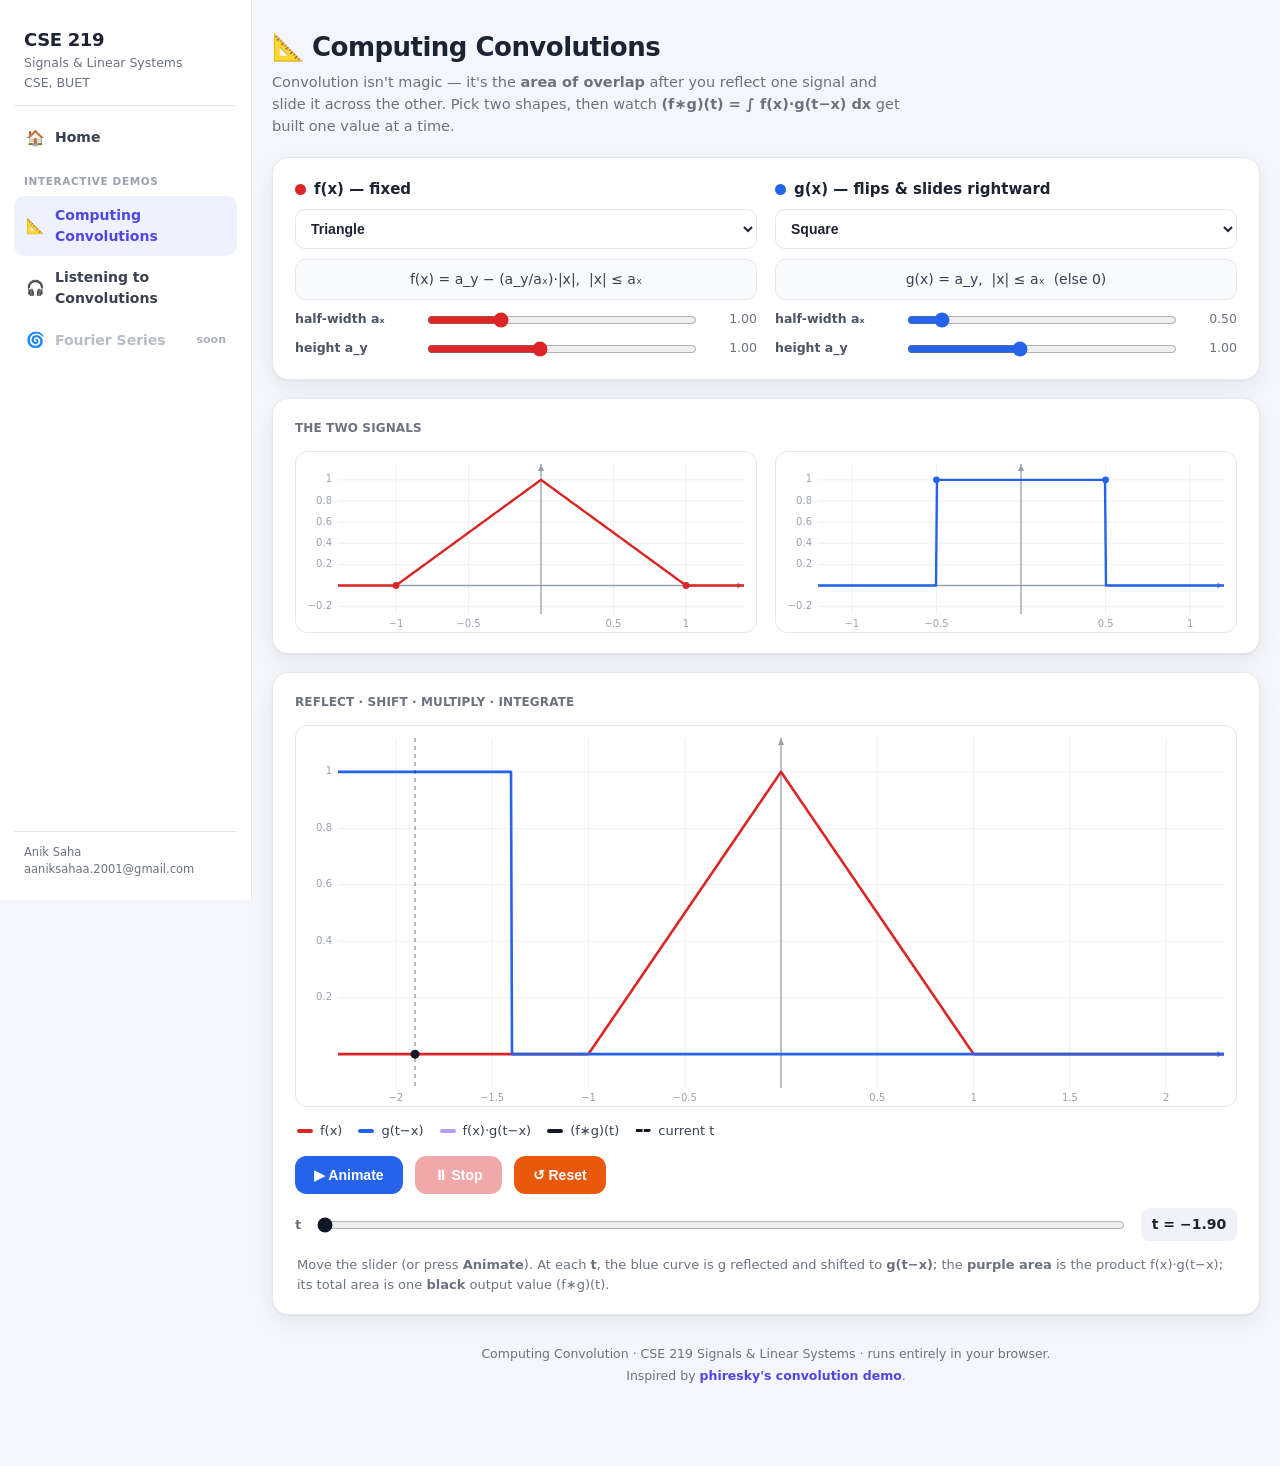
==== computing-convolution.html @ 265feaa6 "initial commit" ====
<!DOCTYPE html>
<html lang="en">
<head>
<meta charset="UTF-8" />
<meta name="viewport" content="width=device-width, initial-scale=1.0" />
<title>📐 Computing Convolutions  · CSE 219</title>
<link rel="stylesheet" href="assets/site.css" />
<script src="assets/site.js" defer></script>
<style>
  :root{
    --bg:#f4f6fb; --card:#ffffff; --ink:#1c2333; --muted:#6b7280; --line:#e6e8ef;
    --accent:#4f46e5; --shadow:0 1px 2px rgba(16,24,40,.06),0 8px 24px rgba(16,24,40,.06);
    --radius:16px;
    --f:#dc2626;        /* red  : f(x)        */
    --g:#2563eb;        /* blue : g(t-x)      */
    --prod:#7c3aed;     /* purple: product    */
    --conv:#111827;     /* black: convolution */
    --animate:#2563eb; --stop:#dc2626; --reset:#ea580c;
  }
  *{box-sizing:border-box}
  html,body{margin:0;padding:0}
  body{font-family:system-ui,-apple-system,"Segoe UI",Roboto,Helvetica,Arial,sans-serif;background:var(--bg);color:var(--ink);line-height:1.5;-webkit-font-smoothing:antialiased}
  .wrap{max-width:1080px;margin:0 auto;padding:28px 20px 80px}

  header.app{margin-bottom:20px}
  .title h1{font-size:26px;margin:0;letter-spacing:-.02em}
  .title p{margin:5px 0 0;color:var(--muted);font-size:14.5px;max-width:640px}

  .card{background:var(--card);border:1px solid var(--line);border-radius:var(--radius);box-shadow:var(--shadow);padding:20px 22px;margin-bottom:18px}
  .card h2{font-size:15px;margin:0 0 14px;color:var(--muted);font-weight:700;letter-spacing:.01em;text-transform:uppercase;font-size:12px}

  .grid2{display:grid;grid-template-columns:1fr 1fr;gap:18px}
  @media(max-width:760px){.grid2{grid-template-columns:1fr}}

  /* function selector + params */
  .fn-col h3{margin:0 0 8px;font-size:15px;display:flex;align-items:center;gap:8px}
  .dot{width:11px;height:11px;border-radius:50%;display:inline-block;flex:none}
  .dot.f{background:var(--f)} .dot.g{background:var(--g)}
  select.fn{width:100%;padding:10px 11px;border:1px solid var(--line);border-radius:10px;font-size:14px;font-weight:600;background:#fff;color:var(--ink);cursor:pointer}
  .formula{font-size:14px;background:#f8fafc;border:1px solid var(--line);border-radius:10px;padding:9px 12px;margin:10px 0;color:#374151;text-align:center;min-height:38px;display:flex;align-items:center;justify-content:center}
  .formula sub{font-size:.72em}
  .params{display:grid;gap:9px;margin-top:6px}
  .param{display:grid;grid-template-columns:120px 1fr 52px;align-items:center;gap:10px}
  .param label{font-size:12.5px;font-weight:600;color:#4b5563}
  .param input[type=range]{width:100%}
  .param.f input[type=range]{accent-color:var(--f)} .param.g input[type=range]{accent-color:var(--g)}
  .param .val{font-variant-numeric:tabular-nums;font-size:12.5px;color:var(--muted);text-align:right}

  .preview-cell .formula{margin-top:0}
  .wave-wrap{background:#fff;border:1px solid var(--line);border-radius:12px;overflow:hidden}
  canvas{display:block;width:100%}
  /* lock display heights so the canvas never scales proportionally with width
     (which would stretch the drawing and clip it under overflow:hidden) */
  #cvF,#cvG{height:180px}
  #cvMain{height:380px}

  /* main plot */
  .legend{display:flex;flex-wrap:wrap;gap:16px;margin:14px 2px 0;font-size:13px}
  .legend span{display:inline-flex;align-items:center;gap:7px;color:#374151}
  .swatch{width:16px;height:4px;border-radius:2px;flex:none}
  .swatch.dotline{height:0;border-top:3px dashed}
  .controls{display:flex;align-items:center;gap:12px;flex-wrap:wrap;margin-top:16px}
  button.btn{border:1px solid var(--line);background:#fff;color:var(--ink);padding:10px 18px;border-radius:11px;font-size:14px;font-weight:700;cursor:pointer;transition:.12s;display:inline-flex;align-items:center;gap:7px}
  button.btn:hover{filter:brightness(.97)}
  button.btn:active{transform:translateY(1px)}
  button.btn:disabled{opacity:.4;cursor:not-allowed}
  button.animate{background:var(--animate);border-color:var(--animate);color:#fff}
  button.stop{background:var(--stop);border-color:var(--stop);color:#fff}
  button.reset{background:var(--reset);border-color:var(--reset);color:#fff}
  .tbar{display:flex;align-items:center;gap:14px;margin-top:14px}
  .tbar input[type=range]{flex:1;accent-color:var(--conv)}
  .tval{font-variant-numeric:tabular-nums;font-weight:700;font-size:14px;min-width:96px;background:#f1f2f7;border-radius:8px;padding:6px 10px;text-align:center}
  .hint{font-size:13px;color:var(--muted);margin:14px 2px 0}
  footer{text-align:center;color:var(--muted);font-size:12.5px;margin-top:28px;line-height:1.7}
  footer a{color:var(--accent);text-decoration:none;font-weight:600}
  footer a:hover{text-decoration:underline}
</style>
</head>
<body>
<div class="site">

  <aside class="sidebar" id="siteSidebar"></aside>

  <main class="content">
  <div class="wrap">

    <header class="app">
      <div class="title">
        <h1>📐 Computing Convolutions</h1>
        <p>Convolution isn't magic — it's the <b>area of overlap</b> after you reflect one signal and slide it across the other. Pick two shapes, then watch <b>(f∗g)(t) = ∫ f(x)·g(t−x) dx</b> get built one value at a time.</p>
      </div>
    </header>

    <!-- CONTROLS -->
    <section class="card">
      <div class="grid2">
        <div class="fn-col">
          <h3><span class="dot f"></span> f(x) — fixed</h3>
          <select class="fn" id="fSelect"></select>
          <div class="formula" id="fFormula"></div>
          <div class="params f" id="fParams"></div>
        </div>
        <div class="fn-col">
          <h3><span class="dot g"></span> g(x) — flips &amp; slides rightward</h3>
          <select class="fn" id="gSelect"></select>
          <div class="formula" id="gFormula"></div>
          <div class="params g" id="gParams"></div>
        </div>
      </div>
    </section>

    <!-- PREVIEWS -->
    <section class="card">
      <h2>The two signals</h2>
      <div class="grid2">
        <div class="preview-cell">
          <div class="wave-wrap"><canvas id="cvF" height="180"></canvas></div>
        </div>
        <div class="preview-cell">
          <div class="wave-wrap"><canvas id="cvG" height="180"></canvas></div>
        </div>
      </div>
    </section>

    <!-- MAIN -->
    <section class="card">
      <h2>Reflect · shift · multiply · integrate</h2>
      <div class="wave-wrap"><canvas id="cvMain" height="380"></canvas></div>

      <div class="legend">
        <span><i class="swatch" style="background:var(--f)"></i> f(x)</span>
        <span><i class="swatch" style="background:var(--g)"></i> g(t−x)</span>
        <span><i class="swatch" style="background:var(--prod);opacity:.5"></i> f(x)·g(t−x)</span>
        <span><i class="swatch" style="background:var(--conv)"></i> (f∗g)(t)</span>
        <span><i class="swatch dotline" style="border-color:var(--conv)"></i> current t</span>
      </div>

      <div class="controls">
        <button class="btn animate" id="animateBtn">▶ Animate</button>
        <button class="btn stop" id="stopBtn" disabled>⏸ Stop</button>
        <button class="btn reset" id="resetBtn">↺ Reset</button>
      </div>
      <div class="tbar">
        <span style="font-weight:700;color:var(--muted);font-size:13px">t</span>
        <input type="range" id="tSlider" />
        <span class="tval" id="tVal">t = 0.00</span>
      </div>
      <p class="hint">Move the slider (or press <b>Animate</b>). At each <b>t</b>, the blue curve is g reflected and shifted to <b>g(t−x)</b>; the <b>purple area</b> is the product f(x)·g(t−x); its total area is one <b>black</b> output value (f∗g)(t).</p>
    </section>

    <footer>
      Computing Convolution · CSE 219 Signals &amp; Linear Systems · runs entirely in your browser.<br>
      Inspired by <a href="https://phiresky.github.io/convolution-demo/" target="_blank" rel="noopener">phiresky's convolution demo</a>.
    </footer>

  </div>
  </main>

</div>

<script>
"use strict";
const $ = id => document.getElementById(id);

/* ====================================================================
   FUNCTION LIBRARY
   ==================================================================== */
const FN = {
  triangle:{
    name:'Triangle',
    params:[{k:'ax',label:'half-width aₓ',min:0.3,max:3,step:0.05,val:1},
            {k:'ay',label:'height a_y',min:0.3,max:2,step:0.05,val:1}],
    f:(p,x)=> Math.abs(x)<=p.ax ? p.ay - (p.ay/p.ax)*Math.abs(x) : 0,
    support:p=>[-p.ax,p.ax],
    formula:(p,nm)=>`${nm} = a_y − (a_y∕aₓ)·|x|,&nbsp; |x| ≤ aₓ`
  },
  square:{
    name:'Square',
    params:[{k:'ax',label:'half-width aₓ',min:0.2,max:3,step:0.05,val:0.5},
            {k:'ay',label:'height a_y',min:0.3,max:2,step:0.05,val:1}],
    f:(p,x)=> Math.abs(x)<=p.ax ? p.ay : 0,
    support:p=>[-p.ax,p.ax],
    formula:(p,nm)=>`${nm} = a_y,&nbsp; |x| ≤ aₓ&nbsp; (else 0)`
  },
  gaussian:{
    name:'Gaussian',
    params:[{k:'a',label:'width a',min:0.15,max:1.5,step:0.05,val:0.4}],
    f:(p,x)=> Math.exp(-x*x/(p.a*p.a))/(p.a*Math.sqrt(Math.PI)),
    support:p=>[-5*p.a,5*p.a],
    formula:(p,nm)=>`${nm} = e^(−x²∕a²) ∕ (a·√π)`
  },
  sawtooth:{
    name:'Sawtooth (ramp)',
    params:[{k:'bx',label:'start x',min:-2,max:2,step:0.1,val:0},
            {k:'by',label:'start y',min:-1.5,max:2,step:0.1,val:0},
            {k:'bx2',label:'end x',min:-2,max:3,step:0.1,val:1},
            {k:'by2',label:'end y',min:-1.5,max:2,step:0.1,val:1}],
    f:(p,x)=>{const a=Math.min(p.bx,p.bx2),b=Math.max(p.bx,p.bx2);
      if(x<a||x>b||p.bx2===p.bx)return 0;
      return (p.by2-p.by)/(p.bx2-p.bx)*(x-p.bx)+p.by;},
    support:p=>[Math.min(p.bx,p.bx2),Math.max(p.bx,p.bx2)],
    formula:(p,nm)=>`${nm} = ramp from (bₓ,b_y) to (bₓ′,b_y′)`
  }
};

/* ====================================================================
   STATE
   ==================================================================== */
let fKind='triangle', gKind='square';
const fp={}, gp={};                 // current parameter values
let t=0, tMin=-4, tMax=4;
let conv=null;                      // {ts:Float32Array, cs:Float32Array}
let plotXMin=-5, plotXMax=5, yLo=-0.2, yHi=1.2;
let raf=null, lastTs=0;

function initParams(){
  fp.kind=null; for(const p of FN[fKind].params) fp[p.k]=p.val;
  gp.kind=null; for(const p of FN[gKind].params) gp[p.k]=p.val;
}
const fval = x => FN[fKind].f(fp,x);
const gval = x => FN[gKind].f(gp,x);

/* ====================================================================
   NUMERICS — exact-ish convolution by integrating over f's support
   ==================================================================== */
function precompute(){
  const [fm,fM]=FN[fKind].support(fp);
  const [gm,gM]=FN[gKind].support(gp);
  const gW=gM-gm;
  // integration grid over where f lives (f=0 outside → product=0 there)
  const span=Math.max(1e-3, fM-fm);
  const steps=Math.min(2000, Math.max(400, Math.round(span/0.01)));
  const dx=span/steps;
  // t range: full overlap sweep + margin
  const m=Math.max(0.4, 0.12*(fM-fm+gW));
  tMin=fm+gm-m; tMax=fM+gM+m;
  const N=600;
  const ts=new Float32Array(N), cs=new Float32Array(N);
  // track the true min/max of the purple product over the WHOLE sweep so the
  // y-range always contains it (nothing ever gets clipped / hidden).
  let prodHi=0, prodLo=0;
  for(let i=0;i<N;i++){
    const tt=tMin+(i/(N-1))*(tMax-tMin);
    let s=0;
    for(let j=0;j<=steps;j++){ const x=fm+j*dx; const pr=fval(x)*gval(tt-x); s+=pr; if(pr>prodHi)prodHi=pr; if(pr<prodLo)prodLo=pr; }
    cs[i]=s*dx; ts[i]=tt;
  }
  conv={ts,cs};
  // plotting windows
  plotXMin=Math.min(fm-gW, tMin)-0.3;
  plotXMax=Math.max(fM+gW, tMax)+0.3;
  // y range that fully contains everything drawn: f, g, the product, and the
  // convolution output — so no curve is ever clamped out of view.
  let hi=0, lo=0;
  const scan=(v)=>{ if(v>hi)hi=v; if(v<lo)lo=v; };
  for(let x=plotXMin;x<=plotXMax;x+=(plotXMax-plotXMin)/400){ scan(fval(x)); scan(gval(x)); }
  for(let i=0;i<N;i++) scan(cs[i]);
  scan(prodHi); scan(prodLo);
  const padH=0.12*Math.max(1e-6,hi-lo);
  yHi=hi+padH; yLo=Math.min(0,lo)-padH;
}
function cAt(tt){
  if(!conv) return 0;
  const {ts,cs}=conv, N=ts.length;
  if(tt<=ts[0]) return cs[0];
  if(tt>=ts[N-1]) return cs[N-1];
  const f=(tt-tMin)/(tMax-tMin)*(N-1), i=Math.floor(f), fr=f-i;
  return cs[i]*(1-fr)+cs[i+1]*fr;
}

/* ====================================================================
   PLOTTING (Canvas)
   ==================================================================== */
function fit(cv){
  const dpr=window.devicePixelRatio||1;
  // use the ACTUAL displayed CSS size (height is locked via CSS) so the drawing
  // space always matches what's on screen — no stretching, no clipping.
  const w=cv.clientWidth||cv.parentElement.clientWidth;
  const h=cv.clientHeight||parseInt(cv.getAttribute('height'));
  const W=Math.round(w*dpr), H=Math.round(h*dpr);
  if(cv.width!==W||cv.height!==H){cv.width=W;cv.height=H;}
  const g=cv.getContext('2d'); g.setTransform(dpr,0,0,dpr,0,0);
  return {g,w,h};
}
function step5(range){
  const raw=range/8, p=Math.pow(10,Math.floor(Math.log10(raw))), f=raw/p;
  const m = f<1.5?1 : f<3?2 : f<7?5 : 10;
  return m*p;
}
function frame(g,w,h){ return {x0:42,y0:12,w:w-54,h:h-30}; }

function axes(g,R,xR,yR){
  const X=x=>R.x0+(x-xR[0])/(xR[1]-xR[0])*R.w;
  const Y=y=>R.y0+R.h-(y-yR[0])/(yR[1]-yR[0])*R.h;
  // grid
  const xs=step5(xR[1]-xR[0]), ys=step5(yR[1]-yR[0]);
  g.font='10px system-ui'; g.textBaseline='middle';
  g.strokeStyle='#eef0f6'; g.fillStyle='#9aa1b1'; g.lineWidth=1;
  for(let x=Math.ceil(xR[0]/xs)*xs; x<=xR[1]; x+=xs){
    const px=X(x); g.beginPath(); g.moveTo(px,R.y0); g.lineTo(px,R.y0+R.h); g.stroke();
    if(Math.abs(x)>1e-9){ g.textAlign='center'; g.fillText(fmt(x), px, R.y0+R.h+10); }
  }
  for(let y=Math.ceil(yR[0]/ys)*ys; y<=yR[1]; y+=ys){
    const py=Y(y); g.beginPath(); g.moveTo(R.x0,py); g.lineTo(R.x0+R.w,py); g.stroke();
    if(Math.abs(y)>1e-9){ g.textAlign='right'; g.fillText(fmt(y), R.x0-6, py); }
  }
  // axes (x at y=0, y at x=0 if visible)
  g.strokeStyle='#9aa1b1'; g.lineWidth=1.3;
  const y0=Y(0); g.beginPath(); g.moveTo(R.x0,y0); g.lineTo(R.x0+R.w,y0); g.stroke();
  arrow(g,R.x0+R.w,y0,1,0);
  if(xR[0]<0&&xR[1]>0){ const x0=X(0); g.beginPath(); g.moveTo(x0,R.y0+R.h); g.lineTo(x0,R.y0); g.stroke(); arrow(g,x0,R.y0,0,-1); }
  return {X,Y};
}
function arrow(g,x,y,dx,dy){ g.fillStyle='#9aa1b1'; g.beginPath(); g.moveTo(x,y); g.lineTo(x-7*dx+3*dy,y-7*dy-3*dx); g.lineTo(x-7*dx-3*dy,y-7*dy+3*dx); g.closePath(); g.fill(); }
function fmt(v){ const a=Math.abs(v); const s=a<1?v.toFixed(1):(Math.round(v*10)/10); return (''+s).replace('-','−'); }

function curve(g,R,xR,yR,fn,color,width){
  const X=x=>R.x0+(x-xR[0])/(xR[1]-xR[0])*R.w, Y=y=>R.y0+R.h-(y-yR[0])/(yR[1]-yR[0])*R.h;
  g.strokeStyle=color; g.lineWidth=width; g.lineJoin='round'; g.beginPath();
  const N=Math.round(R.w);
  for(let i=0;i<=N;i++){ const x=xR[0]+(i/N)*(xR[1]-xR[0]); const y=Math.max(yR[0],Math.min(yR[1],fn(x))); i===0?g.moveTo(X(x),Y(y)):g.lineTo(X(x),Y(y)); }
  g.stroke();
}
function fillArea(g,R,xR,yR,fn,color,alpha){
  const X=x=>R.x0+(x-xR[0])/(xR[1]-xR[0])*R.w, Y=y=>R.y0+R.h-(y-yR[0])/(yR[1]-yR[0])*R.h;
  const y0=Y(0); g.beginPath(); g.moveTo(X(xR[0]),y0);
  const N=Math.round(R.w);
  for(let i=0;i<=N;i++){ const x=xR[0]+(i/N)*(xR[1]-xR[0]); const y=Math.max(yR[0],Math.min(yR[1],fn(x))); g.lineTo(X(x),Y(y)); }
  g.lineTo(X(xR[1]),y0); g.closePath();
  g.globalAlpha=alpha; g.fillStyle=color; g.fill(); g.globalAlpha=1;
}

/* ---- preview plots ---- */
function drawPreview(cvId, kind, params, color){
  const cv=$(cvId); const {g,w,h}=fit(cv); g.clearRect(0,0,w,h);
  // keep the window centered on the origin so x=0 is always in the middle
  // (otherwise an asymmetric shape like the sawtooth looks "shifted")
  const [sm,sM]=FN[kind].support(params);
  const M=Math.max(Math.abs(sm),Math.abs(sM),0.8)+0.4;
  const xR=[-M, M];
  // y range (with a little extra room below so y=0 isn't jammed on the axis)
  let hi=0,lo=0; for(let x=xR[0];x<=xR[1];x+=(xR[1]-xR[0])/300){ const v=FN[kind].f(params,x); if(v>hi)hi=v; if(v<lo)lo=v; }
  const sp=Math.max(1e-6,hi-lo), pad=0.15*sp;
  const yR=[Math.min(0,lo)-pad-0.12*sp, hi+pad];
  const R=frame(g,w,h); const {X,Y}=axes(g,R,xR,yR);
  curve(g,R,xR,yR,x=>FN[kind].f(params,x),color,2.4);
  // mark the endpoints of the function's nonzero support, so e.g. the
  // sawtooth's foot is visibly pinned at the origin (0,0).
  const clampY=v=>Math.max(yR[0],Math.min(yR[1],v));
  g.fillStyle=color;
  [sm,sM].forEach(px=>{ if(!isFinite(px))return; const py=FN[kind].f(params,px);
    g.beginPath(); g.arc(X(px),Y(clampY(py)),3.4,0,7); g.fill(); });
}

/* ---- main plot ---- */
function drawMain(){
  const cv=$('cvMain'); const {g,w,h}=fit(cv); g.clearRect(0,0,w,h);
  const xR=[plotXMin,plotXMax], yR=[yLo,yHi];
  const R=frame(g,w,h); const {X,Y}=axes(g,R,xR,yR);
  // purple product fill (under everything else but above grid)
  fillArea(g,R,xR,yR,x=>fval(x)*gval(t-x),'#7c3aed',0.32);
  curve(g,R,xR,yR,x=>fval(x)*gval(t-x),'#7c3aed',1.4);
  // f(x) red (fixed)
  curve(g,R,xR,yR,x=>fval(x),'#dc2626',2.6);
  // g(t-x) blue (reflected + shifted)
  curve(g,R,xR,yR,x=>gval(t-x),'#2563eb',2.6);
  // black convolution output (f*g)(t): traced gradually up to the current t
  const {ts,cs}=conv;
  g.strokeStyle='#111827'; g.lineWidth=3; g.lineJoin='round'; g.beginPath();
  let started=false;
  for(let i=0;i<ts.length;i++){
    if(ts[i]>t+1e-9) break;
    const px=X(ts[i]), py=Y(Math.max(yR[0],Math.min(yR[1],cs[i])));
    started?g.lineTo(px,py):(g.moveTo(px,py),started=true);
  }
  g.stroke();
  // current-t marker + dot
  const cy=cAt(t);
  g.strokeStyle='rgba(17,24,39,.45)'; g.setLineDash([4,4]); g.lineWidth=1.3;
  g.beginPath(); g.moveTo(X(t),R.y0); g.lineTo(X(t),R.y0+R.h); g.stroke(); g.setLineDash([]);
  g.fillStyle='#111827'; g.beginPath(); g.arc(X(t),Y(Math.max(yR[0],Math.min(yR[1],cy))),4.5,0,7); g.fill();
}

/* ====================================================================
   UI WIRING
   ==================================================================== */
function buildSelect(sel, kind){
  sel.innerHTML='';
  for(const key in FN){ const o=document.createElement('option'); o.value=key; o.textContent=FN[key].name; sel.appendChild(o); }
  sel.value=kind;
}
function buildParams(boxId, kind, params, cls){
  const box=$(boxId); box.innerHTML='';
  for(const p of FN[kind].params){
    const row=document.createElement('div'); row.className='param '+cls;
    row.innerHTML=`<label>${p.label}</label><input type="range" min="${p.min}" max="${p.max}" step="${p.step}" value="${params[p.k]}"><span class="val">${(+params[p.k]).toFixed(2)}</span>`;
    const r=row.querySelector('input'), v=row.querySelector('.val');
    r.addEventListener('input',e=>{ params[p.k]=parseFloat(e.target.value); v.textContent=params[p.k].toFixed(2); recompute(); });
    box.appendChild(row);
  }
}
function refreshFormulas(){
  $('fFormula').innerHTML = FN[fKind].formula(fp,'f(x)');
  $('gFormula').innerHTML = FN[gKind].formula(gp,'g(x)');
}
function setT(nt, fromSlider){
  t=Math.max(tMin,Math.min(tMax,nt));
  $('tVal').textContent='t = '+(t<0?'−':'')+Math.abs(t).toFixed(2);
  if(!fromSlider) $('tSlider').value=t;
  drawMain();
}
function syncSlider(){
  const s=$('tSlider'); s.min=tMin; s.max=tMax; s.step=(tMax-tMin)/600;
}

/* full rebuild when functions/params change — also auto-resets the
   lower panel: any running animation stops and t snaps back to the start. */
function recompute(){
  stopAnim();
  precompute();
  refreshFormulas();
  drawPreview('cvF', fKind, fp, '#dc2626');
  drawPreview('cvG', gKind, gp, '#2563eb');
  syncSlider();
  t=tMin;
  setT(t);
}

/* animation */
function tick(ts){
  if(!lastTs) lastTs=ts;
  const dt=(ts-lastTs)/1000; lastTs=ts;
  const speed=(tMax-tMin)/6.5;       // full sweep ≈ 6.5 s
  let nt=t+speed*dt;
  if(nt>=tMax){ setT(tMax); stopAnim(); return; }
  setT(nt); raf=requestAnimationFrame(tick);
}
function startAnim(){
  if(raf) return;
  if(t>=tMax-1e-6) setT(tMin);
  lastTs=0; $('animateBtn').disabled=true; $('stopBtn').disabled=false;
  raf=requestAnimationFrame(tick);
}
function stopAnim(){
  if(raf){ cancelAnimationFrame(raf); raf=null; }
  $('animateBtn').disabled=false; $('stopBtn').disabled=true;
}
function resetAnim(){ stopAnim(); setT(tMin); }

function init(){
  initParams();
  buildSelect($('fSelect'), fKind);
  buildSelect($('gSelect'), gKind);
  buildParams('fParams', fKind, fp, 'f');
  buildParams('gParams', gKind, gp, 'g');

  $('fSelect').addEventListener('change',e=>{ fKind=e.target.value; for(const p of FN[fKind].params) fp[p.k]=p.val; buildParams('fParams',fKind,fp,'f'); stopAnim(); recompute(); });
  $('gSelect').addEventListener('change',e=>{ gKind=e.target.value; for(const p of FN[gKind].params) gp[p.k]=p.val; buildParams('gParams',gKind,gp,'g'); stopAnim(); recompute(); });
  $('tSlider').addEventListener('input',e=>{ stopAnim(); setT(parseFloat(e.target.value), true); });
  $('animateBtn').addEventListener('click',startAnim);
  $('stopBtn').addEventListener('click',stopAnim);
  $('resetBtn').addEventListener('click',resetAnim);
  window.addEventListener('resize',()=>{ if(conv){ drawPreview('cvF',fKind,fp,'#dc2626'); drawPreview('cvG',gKind,gp,'#2563eb'); drawMain(); } });

  recompute();
  setT(tMin);
}
document.addEventListener('DOMContentLoaded',init);
</script>
</body>
</html>
---- assets/site.css ----
/* ====================================================================
   Course-site shell — shared sidebar + layout for all demo pages.
   Kept intentionally calm and neutral so the demo content stays the focus.
   ==================================================================== */
:root{
  --bg:#f4f6fb; --card:#ffffff; --ink:#1c2333; --muted:#6b7280; --line:#e6e8ef;
  --accent:#4f46e5; --accent-soft:#eef2ff;
  --shadow:0 1px 2px rgba(16,24,40,.06),0 8px 24px rgba(16,24,40,.06);
}
*{box-sizing:border-box}
html,body{margin:0;padding:0}
body{
  font-family:system-ui,-apple-system,"Segoe UI",Roboto,Helvetica,Arial,sans-serif;
  background:var(--bg); color:var(--ink); -webkit-font-smoothing:antialiased; line-height:1.5;
}

/* layout */
.site{display:flex;min-height:100vh}
.content{flex:1;min-width:0}

/* sidebar */
.sidebar{
  width:252px;flex:none;background:#fff;border-right:1px solid var(--line);
  position:sticky;top:0;height:100vh;display:flex;flex-direction:column;
  padding:20px 14px;gap:2px;
}
.brand{display:block;text-decoration:none;padding:6px 10px 12px;border-bottom:1px solid var(--line);margin-bottom:10px}
.brand .code{font-size:18px;font-weight:800;letter-spacing:-.02em;color:var(--ink)}
.brand .name{font-size:12.5px;color:var(--muted);margin-top:1px}
.nav{display:flex;flex-direction:column;gap:2px}
.nav .group{font-size:10.5px;text-transform:uppercase;letter-spacing:.06em;color:#9aa1b1;font-weight:700;margin:14px 10px 4px}
.nav a{display:flex;align-items:center;gap:10px;padding:9px 11px;border-radius:10px;font-size:14px;font-weight:600;color:#374151;text-decoration:none;transition:.12s}
.nav a:hover{background:#f5f6fb}
.nav a.active{background:var(--accent-soft);color:var(--accent)}
.nav a.disabled{color:#b7bcc9;cursor:default}
.nav a.disabled:hover{background:transparent}
.nav a .ic{width:20px;text-align:center;font-size:15px;flex:none}
.nav a small{font-weight:600;color:#aab0bd;margin-left:auto;font-size:11px}
.side-foot{margin-top:auto;font-size:11.5px;color:var(--muted);padding:12px 10px 2px;border-top:1px solid var(--line)}

/* home page */
.content-inner{max-width:1000px;margin:0 auto;padding:48px 28px 80px}
.hero{margin-bottom:34px}
.hero .eyebrow{font-size:12.5px;font-weight:700;letter-spacing:.05em;text-transform:uppercase;color:var(--accent)}
.hero h1{font-size:34px;letter-spacing:-.025em;margin:8px 0 10px}
.hero .lead{font-size:16.5px;color:#4b5563;max-width:640px;margin:0}
.demos{display:grid;grid-template-columns:repeat(auto-fill,minmax(260px,1fr));gap:18px}
.demo-card{
  display:flex;flex-direction:column;background:var(--card);border:1px solid var(--line);
  border-radius:16px;box-shadow:var(--shadow);padding:22px;text-decoration:none;color:inherit;transition:.14s;
}
a.demo-card:hover{border-color:#c9cdfb;box-shadow:0 2px 4px rgba(16,24,40,.06),0 14px 32px rgba(79,70,229,.10);transform:translateY(-2px)}
.demo-card .demo-emoji{font-size:30px;margin-bottom:12px}
.demo-card h3{font-size:17px;margin:0 0 6px;letter-spacing:-.01em}
.demo-card p{font-size:14px;color:#5b6472;margin:0 0 16px;flex:1}
.demo-card .go{font-size:13.5px;font-weight:700;color:var(--accent)}
.demo-card.soon{opacity:.7}
.demo-card .badge-soon{font-size:11.5px;font-weight:700;color:#8a90a0;background:#f1f2f7;border-radius:999px;padding:4px 10px;align-self:flex-start}

/* mobile: sidebar becomes a horizontal top bar */
@media(max-width:860px){
  .site{flex-direction:column}
  .sidebar{
    width:auto;height:auto;position:sticky;top:0;z-index:20;flex-direction:row;align-items:center;
    overflow-x:auto;padding:10px 12px;gap:8px;border-right:0;border-bottom:1px solid var(--line);
  }
  .brand{border-bottom:0;padding:0 8px 0 4px;margin-bottom:0;flex:none}
  .brand .name{display:none}
  .nav{flex-direction:row;gap:4px}
  .nav .group,.side-foot{display:none}
  .nav a{white-space:nowrap;padding:8px 10px}
  .nav a small{display:none}
  .content-inner{padding:32px 20px 60px}
  .hero h1{font-size:27px}
}
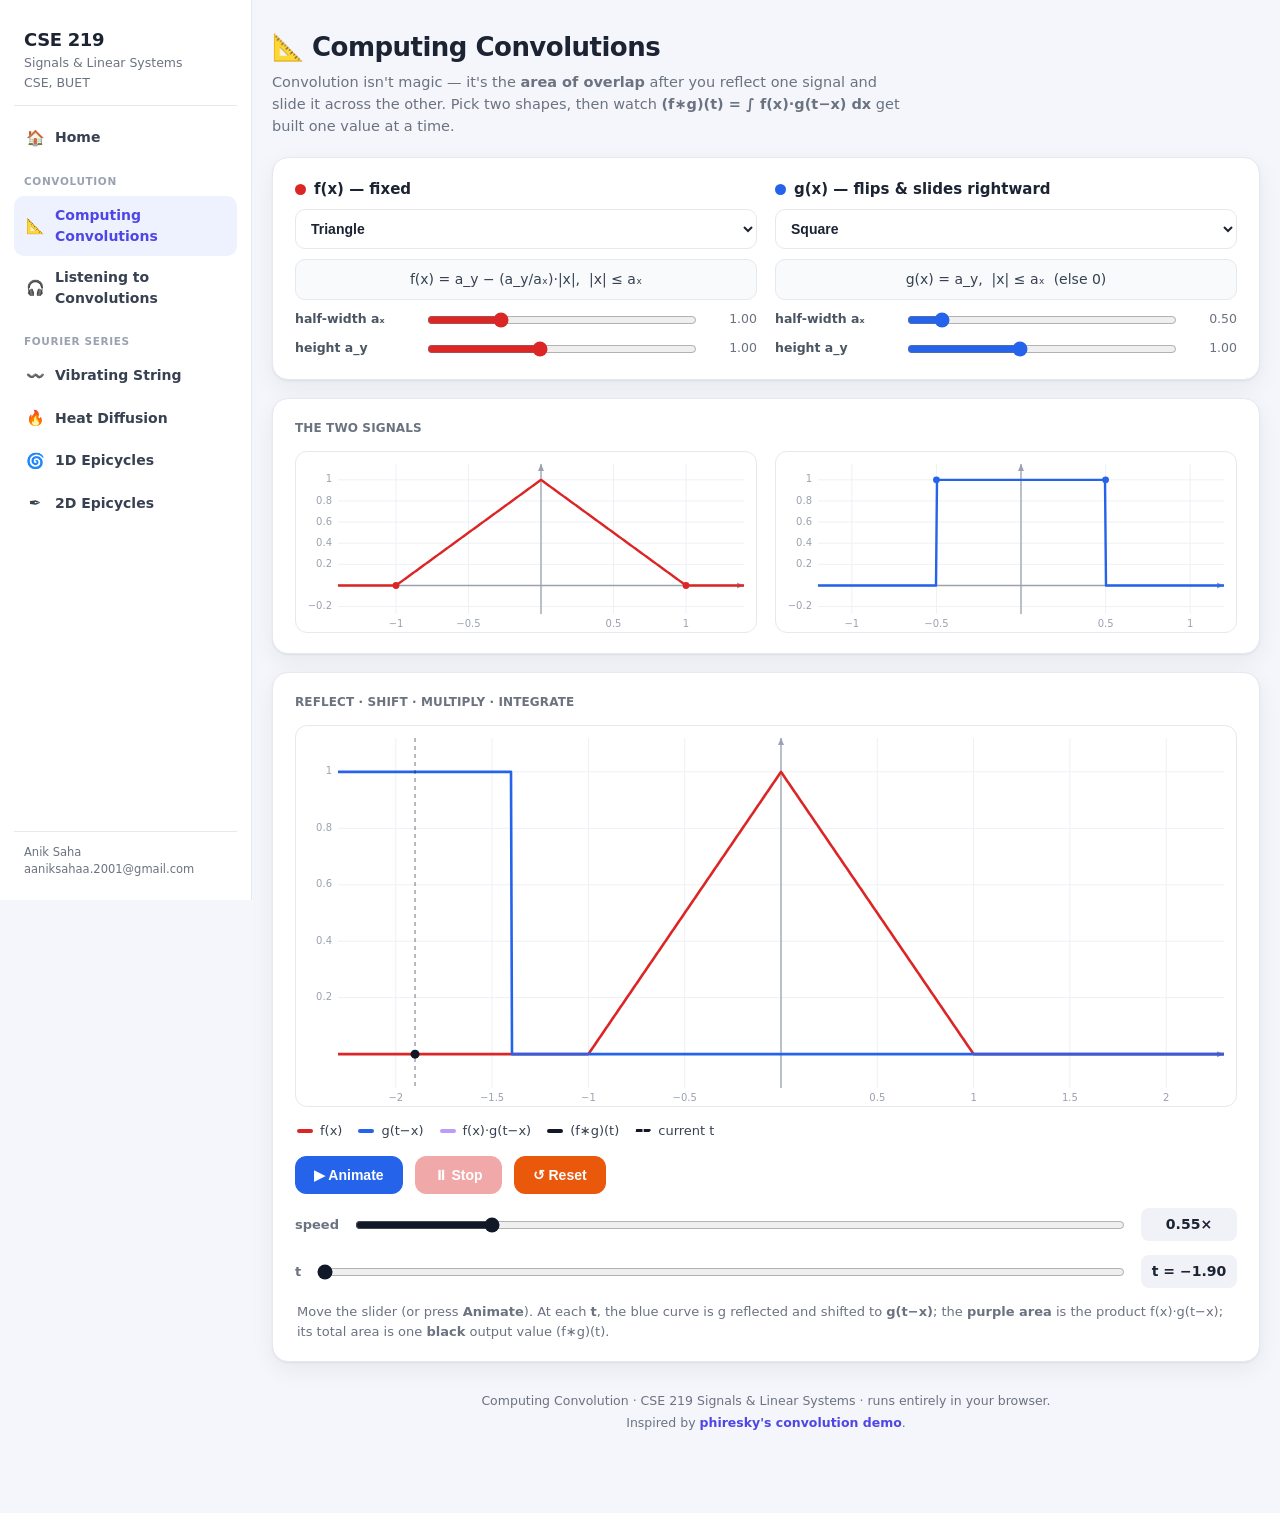
==== commit 08f41b35: "fourier series being added" ====
--- a/computing-convolution.html
+++ b/computing-convolution.html
@@ -139,6 +139,11 @@
         <button class="btn animate" id="animateBtn">▶ Animate</button>
         <button class="btn stop" id="stopBtn" disabled>⏸ Stop</button>
         <button class="btn reset" id="resetBtn">↺ Reset</button>
+      </div>
+      <div class="tbar">
+        <span style="font-weight:700;color:var(--muted);font-size:13px">speed</span>
+        <input type="range" id="speedSlider" min="0.25" max="2.00" step="0.05" value="0.55" />
+        <span class="tval" id="speedVal">0.55×</span>
       </div>
       <div class="tbar">
         <span style="font-weight:700;color:var(--muted);font-size:13px">t</span>
@@ -212,6 +217,7 @@
 let conv=null;                      // {ts:Float32Array, cs:Float32Array}
 let plotXMin=-5, plotXMax=5, yLo=-0.2, yHi=1.2;
 let raf=null, lastTs=0;
+let animSpeed=0.55;
 
 function initParams(){
   fp.kind=null; for(const p of FN[fKind].params) fp[p.k]=p.val;
@@ -430,7 +436,7 @@
 function tick(ts){
   if(!lastTs) lastTs=ts;
   const dt=(ts-lastTs)/1000; lastTs=ts;
-  const speed=(tMax-tMin)/6.5;       // full sweep ≈ 6.5 s
+  const speed=(tMax-tMin)/6.5*animSpeed;
   let nt=t+speed*dt;
   if(nt>=tMax){ setT(tMax); stopAnim(); return; }
   setT(nt); raf=requestAnimationFrame(tick);
@@ -460,6 +466,10 @@
   $('animateBtn').addEventListener('click',startAnim);
   $('stopBtn').addEventListener('click',stopAnim);
   $('resetBtn').addEventListener('click',resetAnim);
+  $('speedSlider').addEventListener('input',e=>{
+    animSpeed=parseFloat(e.target.value);
+    $('speedVal').textContent=animSpeed.toFixed(2)+'×';
+  });
   window.addEventListener('resize',()=>{ if(conv){ drawPreview('cvF',fKind,fp,'#dc2626'); drawPreview('cvG',gKind,gp,'#2563eb'); drawMain(); } });
 
   recompute();
--- a/assets/site.css
+++ b/assets/site.css
@@ -60,13 +60,14 @@
 /* mobile: sidebar becomes a horizontal top bar */
 @media(max-width:860px){
   .site{flex-direction:column}
+  .content{width:100vw;max-width:100vw;overflow-x:hidden}
   .sidebar{
     width:auto;height:auto;position:sticky;top:0;z-index:20;flex-direction:row;align-items:center;
-    overflow-x:auto;padding:10px 12px;gap:8px;border-right:0;border-bottom:1px solid var(--line);
+    overflow-x:auto;max-width:100vw;min-width:0;padding:10px 12px;gap:8px;border-right:0;border-bottom:1px solid var(--line);
   }
   .brand{border-bottom:0;padding:0 8px 0 4px;margin-bottom:0;flex:none}
   .brand .name{display:none}
-  .nav{flex-direction:row;gap:4px}
+  .nav{flex-direction:row;gap:4px;min-width:0}
   .nav .group,.side-foot{display:none}
   .nav a{white-space:nowrap;padding:8px 10px}
   .nav a small{display:none}
